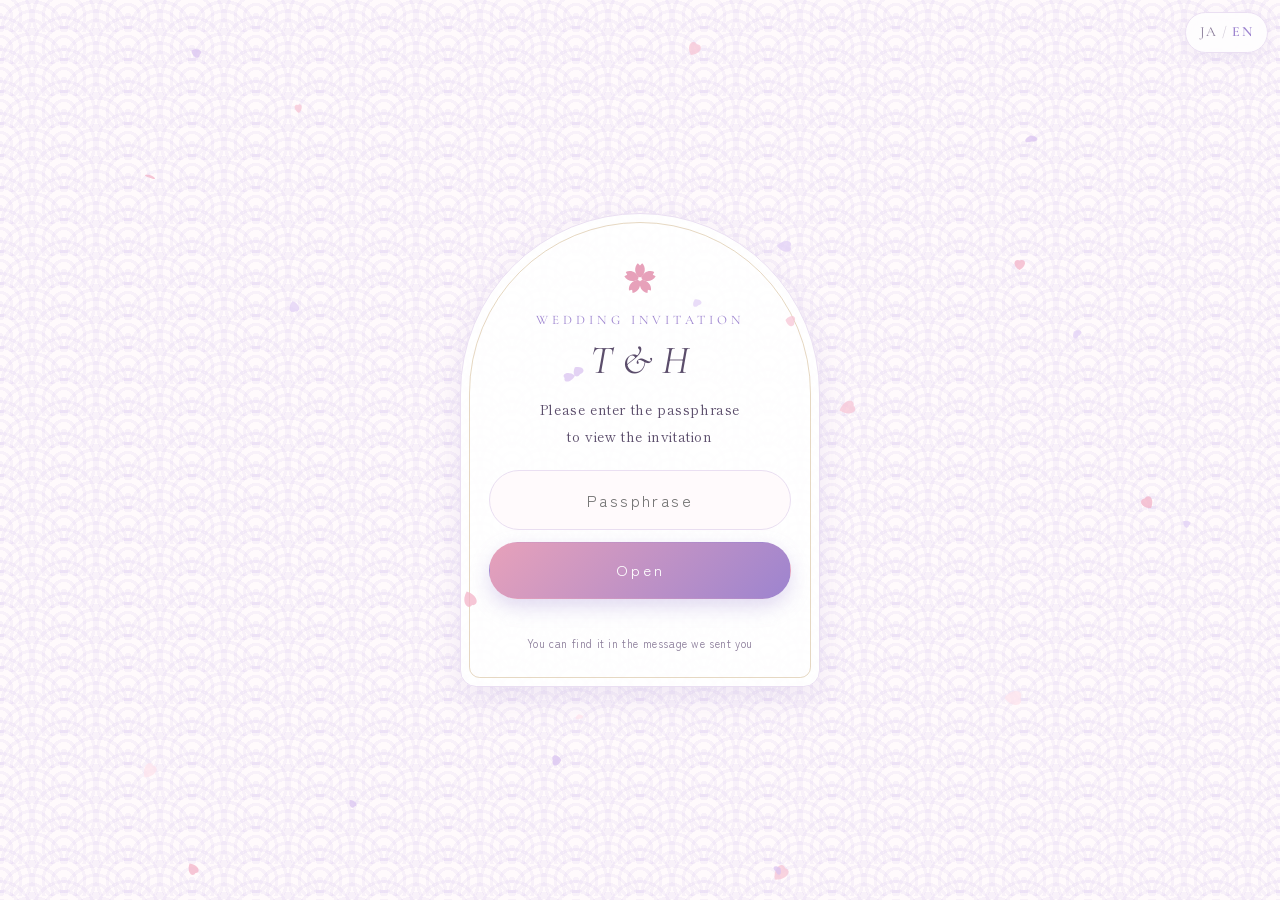
==== index.html @ 25811f95 "Initial draft of wedding invitation Co-Authored-By: Claude Opus 5.5 <noreply@anthropic.com>" ====
<!doctype html>
<html lang="ja">
<head>
  <meta charset="utf-8">
  <meta name="viewport" content="width=device-width, initial-scale=1, viewport-fit=cover">
  <meta name="robots" content="noindex, nofollow, noarchive, nosnippet, noimageindex">
  <meta name="theme-color" content="#fbeef4">
  <title>Wedding Invitation</title>
  <meta name="description" content="Wedding Invitation">
  <!-- LINE 等のリンクプレビュー用。og:image は PNG/JPG（1200x630 推奨）を用意して差し替える -->
  <meta property="og:type" content="website">
  <meta property="og:title" content="Wedding Invitation">
  <meta property="og:description" content="結婚式のご案内 / You're invited">
  <!-- <meta property="og:image" content="https://your-domain.example/assets/img/ogp.jpg"> -->
  <link rel="icon" href="assets/img/favicon.svg" type="image/svg+xml">
  <link rel="preconnect" href="https://fonts.googleapis.com">
  <link rel="preconnect" href="https://fonts.gstatic.com" crossorigin>
  <link href="https://fonts.googleapis.com/css2?family=Cormorant+Garamond:ital,wght@0,400;0,600;1,400;1,500&family=Shippori+Mincho:wght@400;600&family=Zen+Kaku+Gothic+New:wght@400;500&display=swap" rel="stylesheet">
  <link rel="stylesheet" href="css/style.css">
</head>
<body>
  <!-- 共通アイコン -->
  <svg width="0" height="0" style="position:absolute" aria-hidden="true">
    <symbol id="sakura" viewBox="-20 -20 40 40">
      <g>
        <path id="petal" d="M0 -1C-7 -6-7-14-2.6-18.5L0-15.8 2.6-18.5C7-14 7-6 0-1Z"/>
        <use href="#petal" transform="rotate(72)"/>
        <use href="#petal" transform="rotate(144)"/>
        <use href="#petal" transform="rotate(216)"/>
        <use href="#petal" transform="rotate(288)"/>
      </g>
      <circle r="2.4" fill="#fff" opacity=".85"/>
    </symbol>
  </svg>

  <canvas id="petals" aria-hidden="true"></canvas>

  <button type="button" class="lang-toggle" id="langToggle" aria-label="Switch language">
    <span data-lang="ja">JA</span><span class="sep">/</span><span data-lang="en">EN</span>
  </button>

  <!-- ===== 合言葉 ===== -->
  <section id="gate" class="screen gate">
    <div class="gate-card">
      <svg class="gate-flower"><use href="#sakura"/></svg>
      <p class="eyebrow">Wedding Invitation</p>
      <p class="gate-initials" data-bind="initials"></p>
      <p class="gate-lead" data-i18n="gate.lead"></p>
      <form id="gateForm" class="gate-form" autocomplete="off">
        <input id="gateInput" type="password" inputmode="text" autocapitalize="off" spellcheck="false"
               data-i18n-placeholder="gate.placeholder" aria-describedby="gateError" required>
        <button type="submit" class="btn btn-primary" data-i18n="gate.button"></button>
      </form>
      <p id="gateError" class="gate-error" role="alert" aria-live="polite"></p>
      <p class="gate-hint" data-i18n="gate.hint"></p>
    </div>
  </section>

  <!-- ===== 封筒 ===== -->
  <section id="envelopeScreen" class="screen envelope-screen" hidden>
    <div class="envelope" id="envelope" role="button" tabindex="0" data-i18n-aria="envelope.hint">
      <div class="env-back"></div>
      <div class="env-letter">
        <p class="eyebrow">Wedding Invitation</p>
        <p class="letter-names" data-bind="namesShort"></p>
        <p class="letter-date" data-bind="dateDots"></p>
      </div>
      <div class="env-front"></div>
      <div class="env-flap"></div>
      <div class="env-seal"><span data-bind="initialsCompact"></span></div>
    </div>
    <p class="tap-hint" data-i18n="envelope.hint"></p>
  </section>

  <!-- ===== 本文 ===== -->
  <main id="main" hidden>
    <!-- Hero -->
    <header class="hero">
      <p class="eyebrow reveal">Wedding Invitation</p>
      <div class="hero-frame reveal">
        <img id="heroImg" alt="" decoding="async">
      </div>
      <h1 class="hero-names reveal">
        <span data-bind="groomShort"></span>
        <span class="amp">&amp;</span>
        <span data-bind="brideShort"></span>
      </h1>
      <p class="hero-names-local reveal" data-bind="namesLocal"></p>
      <p class="hero-date reveal" data-bind="dateLong"></p>
      <div class="scroll-cue" aria-hidden="true"><span></span></div>
    </header>

    <!-- ご挨拶 -->
    <section class="section message">
      <h2 class="section-title reveal"><span class="en">Message</span><span class="sub" data-i18n="message.sub"></span></h2>
      <div class="divider reveal"><svg><use href="#sakura"/></svg></div>
      <p class="message-body reveal" data-i18n="message.body"></p>
      <p class="message-sign reveal" data-bind="namesSign"></p>
    </section>

    <!-- カウントダウン -->
    <section class="section countdown band">
      <h2 class="section-title reveal"><span class="en">Countdown</span><span class="sub" data-i18n="countdown.sub"></span></h2>
      <div class="countdown-grid reveal" id="countdown">
        <div><b data-cd="d">--</b><span data-i18n="countdown.days"></span></div>
        <div><b data-cd="h">--</b><span data-i18n="countdown.hours"></span></div>
        <div><b data-cd="m">--</b><span data-i18n="countdown.minutes"></span></div>
        <div><b data-cd="s">--</b><span data-i18n="countdown.seconds"></span></div>
      </div>
      <p class="countdown-done" id="countdownDone" data-i18n="countdown.done" hidden></p>
    </section>

    <!-- ギャラリー -->
    <section class="section gallery">
      <h2 class="section-title reveal"><span class="en">Gallery</span><span class="sub" data-i18n="gallery.sub"></span></h2>
      <div class="gallery-track reveal" id="gallery"></div>
      <p class="gallery-hint" data-i18n="gallery.hint"></p>
    </section>

    <!-- ムービー -->
    <section class="section movie">
      <h2 class="section-title reveal"><span class="en">Movie</span><span class="sub" data-i18n="movie.sub"></span></h2>
      <div class="movie-frame reveal" id="movie"></div>
    </section>

    <!-- ご案内 -->
    <section class="section info band">
      <h2 class="section-title reveal"><span class="en">Information</span><span class="sub" data-i18n="info.sub"></span></h2>
      <div class="info-card reveal">
        <dl class="info-list">
          <div><dt data-i18n="info.date"></dt><dd data-bind="dateLong"></dd></div>
          <div class="schedule" id="schedule"></div>
          <div><dt data-i18n="info.venue"></dt><dd><span data-bind="venueName"></span><small data-bind="venueAddress"></small></dd></div>
          <div><dt data-i18n="info.access"></dt><dd data-bind="venueAccess"></dd></div>
          <div><dt data-i18n="info.dress"></dt><dd data-bind="dressCode"></dd></div>
        </dl>
        <div class="map-wrap">
          <iframe id="mapFrame" title="Map" loading="lazy" referrerpolicy="no-referrer-when-downgrade"></iframe>
        </div>
        <a id="mapLink" class="btn btn-ghost" target="_blank" rel="noopener" data-i18n="info.openMap"></a>
        <p class="info-notes" data-bind="notes"></p>
      </div>
    </section>

    <!-- 出欠 -->
    <section class="section rsvp" id="rsvp">
      <h2 class="section-title reveal"><span class="en">RSVP</span><span class="sub" data-i18n="rsvp.sub"></span></h2>
      <p class="rsvp-lead reveal" data-i18n="rsvp.lead"></p>

      <form id="rsvpForm" class="rsvp-form reveal" novalidate>
        <fieldset class="attend">
          <legend class="visually-hidden" data-i18n="rsvp.attendance"></legend>
          <label class="attend-opt">
            <input type="radio" name="attendance" value="attend" required>
            <span><em>Joyfully Accept</em><b data-i18n="rsvp.attend"></b></span>
          </label>
          <label class="attend-opt">
            <input type="radio" name="attendance" value="decline">
            <span><em>Regretfully Decline</em><b data-i18n="rsvp.decline"></b></span>
          </label>
        </fieldset>

        <div class="field">
          <span class="label" data-i18n="rsvp.side"></span>
          <div class="chips">
            <label><input type="radio" name="side" value="groom" required><span data-i18n="rsvp.sideGroom"></span></label>
            <label><input type="radio" name="side" value="bride"><span data-i18n="rsvp.sideBride"></span></label>
          </div>
        </div>

        <label class="field">
          <span class="label"><span data-i18n="rsvp.name"></span><i class="req" data-i18n="rsvp.required"></i></span>
          <input type="text" name="name" autocomplete="name" required maxlength="80">
        </label>

        <label class="field" data-only="ja">
          <span class="label" data-i18n="rsvp.kana"></span>
          <input type="text" name="kana" maxlength="80">
        </label>

        <label class="field">
          <span class="label"><span data-i18n="rsvp.email"></span><i class="req" data-i18n="rsvp.required"></i></span>
          <input type="email" name="email" autocomplete="email" inputmode="email" required maxlength="120">
        </label>

        <div class="attend-only">
          <label class="field">
            <span class="label" data-i18n="rsvp.companions"></span>
            <select name="companions">
              <option value="0">0</option><option value="1">1</option>
              <option value="2">2</option><option value="3">3</option>
            </select>
          </label>

          <label class="field companion-names" hidden>
            <span class="label" data-i18n="rsvp.companionNames"></span>
            <textarea name="companionNames" rows="2" maxlength="300"></textarea>
          </label>

          <label class="field">
            <span class="label" data-i18n="rsvp.allergies"></span>
            <textarea name="allergies" rows="2" maxlength="300" data-i18n-placeholder="rsvp.allergiesPh"></textarea>
          </label>
        </div>

        <label class="field">
          <span class="label" data-i18n="rsvp.message"></span>
          <textarea name="message" rows="3" maxlength="1000"></textarea>
        </label>

        <!-- スパム対策（人には見えない） -->
        <label class="hp" aria-hidden="true">Website<input type="text" name="website" tabindex="-1" autocomplete="off"></label>

        <p class="form-error" id="rsvpError" role="alert" aria-live="polite"></p>
        <button type="submit" class="btn btn-primary btn-block" id="rsvpSubmit" data-i18n="rsvp.submit"></button>
      </form>

      <div class="rsvp-result" id="rsvpDone" hidden>
        <svg class="gate-flower"><use href="#sakura"/></svg>
        <p data-i18n="rsvp.success"></p>
      </div>
      <div class="rsvp-result" id="rsvpClosed" hidden>
        <p data-i18n="rsvp.closed"></p>
      </div>
    </section>

    <footer class="footer">
      <div class="divider"><svg><use href="#sakura"/></svg></div>
      <p class="footer-thanks">Thank you</p>
      <p class="footer-names" data-bind="namesShort"></p>
    </footer>
  </main>

  <script src="js/config.js"></script>
  <script src="js/i18n.js"></script>
  <script src="js/sha256.js"></script>
  <script src="js/main.js"></script>
</body>
</html>
---- css/style.css ----
/* =========================================================
   Wedding Invitation — 和洋モダン × パステル
   ========================================================= */
:root {
  --white: #ffffff;
  --paper: #fffafc;
  --blush: #fbeef4;
  --sakura: #f6c9d8;
  --sakura-deep: #e7a1ba;
  --lavender: #e6dbf7;
  --lavender-mid: #cdb8ec;
  --lavender-deep: #9d84cf;
  --gold: #c8a978;
  --ink: #5b4d6b;
  --ink-soft: #8a7c99;
  --line: #eadff2;
  --danger: #c9577a;

  --font-en: "Cormorant Garamond", "Times New Roman", serif;
  --font-mincho: "Shippori Mincho", "Hiragino Mincho ProN", "Yu Mincho", serif;
  --font-body: "Zen Kaku Gothic New", "Hiragino Sans", "Yu Gothic", sans-serif;

  --col: min(100%, 480px);
  --gutter: 24px;
  --radius: 18px;
  --shadow: 0 10px 30px rgba(157, 132, 207, .16);
}

*, *::before, *::after { box-sizing: border-box; }
[hidden] { display: none !important; }

html { -webkit-text-size-adjust: 100%; scroll-behavior: smooth; }
body {
  margin: 0;
  min-height: 100svh;
  font-family: var(--font-body);
  font-size: 15px;
  line-height: 1.9;
  letter-spacing: .04em;
  color: var(--ink);
  background: linear-gradient(160deg, var(--blush) 0%, #f5eefb 55%, #fdf4f8 100%) fixed;
  overflow-x: hidden;
}
html[lang="ja"] body { font-feature-settings: "palt"; }

img { max-width: 100%; display: block; }
button, input, select, textarea { font: inherit; color: inherit; }

.visually-hidden, .hp {
  position: absolute !important; width: 1px; height: 1px; overflow: hidden;
  clip: rect(0 0 0 0); white-space: nowrap; border: 0; padding: 0; margin: -1px;
}

.eyebrow {
  margin: 0;
  font-family: var(--font-en);
  font-size: 13px;
  letter-spacing: .32em;
  text-transform: uppercase;
  color: var(--lavender-deep);
}

/* 青海波（seigaiha）— 和の文様をごく薄く */
.seigaiha, .gate, .band {
  --s-line: rgba(205, 184, 236, .14);
  --s-bg: transparent;
  background-image:
    radial-gradient(circle at 100% 150%, var(--s-bg) 24%, var(--s-line) 24% 28%, var(--s-bg) 28% 36%, var(--s-line) 36% 40%, transparent 40%),
    radial-gradient(circle at 0 150%, var(--s-bg) 24%, var(--s-line) 24% 28%, var(--s-bg) 28% 36%, var(--s-line) 36% 40%, transparent 40%),
    radial-gradient(circle at 50% 100%, var(--s-line) 10%, var(--s-bg) 10% 23%, var(--s-line) 23% 30%, var(--s-bg) 30% 43%, var(--s-line) 43% 50%, var(--s-bg) 50% 63%, var(--s-line) 63% 71%, transparent 71%),
    radial-gradient(circle at 100% 50%, var(--s-line) 5%, var(--s-bg) 5% 15%, var(--s-line) 15% 20%, var(--s-bg) 20% 29%, var(--s-line) 29% 34%, var(--s-bg) 34% 44%, var(--s-line) 44% 49%, transparent 49%),
    radial-gradient(circle at 0 50%, var(--s-line) 5%, var(--s-bg) 5% 15%, var(--s-line) 15% 20%, var(--s-bg) 20% 29%, var(--s-line) 29% 34%, var(--s-bg) 34% 44%, var(--s-line) 44% 49%, transparent 49%);
  background-size: 64px 32px;
}

/* ---------- 花びら・言語切替 ---------- */
#petals { position: fixed; inset: 0; pointer-events: none; z-index: 50; }

.lang-toggle {
  position: fixed;
  top: max(12px, env(safe-area-inset-top));
  right: 12px;
  z-index: 60;
  display: inline-flex; align-items: center; gap: 4px;
  padding: 6px 14px;
  border: 1px solid var(--line);
  border-radius: 999px;
  background: rgba(255, 255, 255, .8);
  backdrop-filter: blur(8px);
  -webkit-backdrop-filter: blur(8px);
  font-family: var(--font-en);
  font-size: 14px;
  letter-spacing: .1em;
  color: var(--ink-soft);
  cursor: pointer;
  box-shadow: 0 4px 14px rgba(157, 132, 207, .12);
}
.lang-toggle .is-active { color: var(--lavender-deep); font-weight: 600; }
.lang-toggle .sep { opacity: .4; }

/* ---------- 画面切替 ---------- */
.screen {
  position: fixed; inset: 0;
  display: flex; flex-direction: column; align-items: center; justify-content: center;
  padding: var(--gutter);
  transition: opacity .6s ease, transform .6s ease;
  z-index: 10;
}
.is-leaving { opacity: 0; transform: scale(1.03); }
.is-entering { opacity: 0; }
#main { transition: opacity .8s ease; }

/* ---------- 合言葉 ---------- */
.gate { background-color: var(--paper); }
.gate-card {
  width: min(100%, 360px);
  padding: 40px 28px 32px;
  text-align: center;
  background: rgba(255, 255, 255, .92);
  border-radius: 200px 200px var(--radius) var(--radius);
  border: 1px solid var(--line);
  box-shadow: var(--shadow);
  position: relative;
}
.gate-card::before {
  content: ""; position: absolute; inset: 8px;
  border: 1px solid rgba(200, 169, 120, .45);
  border-radius: 192px 192px 12px 12px;
  pointer-events: none;
}
.gate-flower { width: 34px; height: 34px; fill: var(--sakura-deep); margin: 8px auto 12px; display: block; }
.gate-initials { font-family: var(--font-en); font-style: italic; font-size: 40px; margin: 4px 0 12px; color: var(--ink); line-height: 1.2; }
.gate-lead { font-family: var(--font-mincho); font-size: 14px; margin: 0 0 20px; }
.gate-form { display: flex; flex-direction: column; gap: 12px; }
.gate-form input {
  width: 100%;
  padding: 14px 16px;
  border: 1px solid var(--line);
  border-radius: 999px;
  background: var(--paper);
  text-align: center;
  font-size: 16px; /* iOS のズームを防ぐ */
  letter-spacing: .15em;
  outline: none;
  transition: border-color .2s, box-shadow .2s;
}
.gate-form input:focus { border-color: var(--lavender-mid); box-shadow: 0 0 0 4px rgba(205, 184, 236, .3); }
.gate-error { min-height: 1.6em; margin: 10px 0 0; font-size: 13px; color: var(--danger); }
.gate-hint { margin: 4px 0 0; font-size: 11px; color: var(--ink-soft); }

.shake { animation: shake .4s; }
@keyframes shake {
  20%, 60% { transform: translateX(-6px); }
  40%, 80% { transform: translateX(6px); }
}

/* ---------- ボタン ---------- */
.btn {
  display: inline-flex; align-items: center; justify-content: center;
  padding: 13px 28px;
  border-radius: 999px;
  border: 1px solid transparent;
  font-size: 15px; letter-spacing: .2em;
  text-decoration: none;
  cursor: pointer;
  transition: transform .15s ease, box-shadow .2s ease, opacity .2s;
}
.btn:active { transform: scale(.98); }
.btn:disabled { opacity: .6; cursor: default; }
.btn-primary {
  color: #fff;
  background: linear-gradient(135deg, var(--sakura-deep), var(--lavender-deep));
  box-shadow: 0 8px 20px rgba(157, 132, 207, .3);
}
.btn-ghost { color: var(--lavender-deep); border-color: var(--lavender-mid); background: #fff; }
.btn-block { width: 100%; }

/* ---------- 封筒 ---------- */
.envelope-screen { background: radial-gradient(ellipse at center, #fff 0%, var(--blush) 70%); }
.envelope {
  --w: min(82vw, 340px);
  position: relative;
  width: var(--w);
  aspect-ratio: 3 / 2;
  margin-top: 60px;
  perspective: 1200px;
  cursor: pointer;
  outline: none;
  animation: float 3.6s ease-in-out infinite;
  filter: drop-shadow(0 18px 24px rgba(157, 132, 207, .25));
}
.envelope.is-open { animation: none; }
.envelope:focus-visible { outline: 2px dashed var(--lavender-mid); outline-offset: 10px; }
@keyframes float { 50% { transform: translateY(-8px); } }

.env-back, .env-front, .env-flap { position: absolute; left: 0; right: 0; }
.env-back {
  inset: 0;
  border-radius: 10px;
  background: #efe3f7;
}
.env-letter {
  position: absolute;
  left: 7%; right: 7%; top: 6%; height: 88%;
  z-index: 2;
  display: flex; flex-direction: column; align-items: center; justify-content: flex-start; gap: 2px;
  padding-top: 8%;
  background: #fff;
  border-radius: 6px;
  border: 1px solid var(--line);
  text-align: center;
  transition: transform 1.1s cubic-bezier(.2, .8, .2, 1) .8s;
}
.letter-names { margin: 6px 0 0; font-family: var(--font-en); font-style: italic; font-size: clamp(22px, 7vw, 30px); line-height: 1.2; }
.letter-date { margin: 0; font-family: var(--font-en); font-size: 14px; letter-spacing: .25em; color: var(--ink-soft); }

.env-front {
  inset: 0;
  z-index: 3;
  border-radius: 10px;
  background:
    linear-gradient(to top right, transparent 49.6%, rgba(157, 132, 207, .12) 50%, transparent 50.6%),
    linear-gradient(to top left, transparent 49.6%, rgba(157, 132, 207, .12) 50%, transparent 50.6%),
    linear-gradient(160deg, #fbe4ee 0%, #f1e3fa 100%);
  clip-path: polygon(0 0, 50% 54%, 100% 0, 100% 100%, 0 100%);
}
.env-flap {
  top: 0; height: 62%;
  z-index: 4;
  transform-origin: top center;
  background: linear-gradient(180deg, #f7d3e1 0%, #e9dbf8 100%);
  clip-path: polygon(0 0, 100% 0, 50% 100%);
  transition: transform .9s cubic-bezier(.4, 0, .2, 1), z-index 0s linear .45s;
}
.envelope.is-open .env-flap { transform: rotateX(180deg); z-index: 1; }
.envelope.is-open .env-letter { transform: translateY(-62%); }

.env-seal {
  position: absolute; left: 50%; top: 62%;
  z-index: 5;
  width: 58px; height: 58px;
  transform: translate(-50%, -50%);
  display: grid; place-items: center;
  border-radius: 50%;
  background: radial-gradient(circle at 35% 30%, #f0b6cb, #d98aa8 60%, #c47596);
  box-shadow: 0 3px 8px rgba(196, 117, 150, .45), inset 0 0 0 3px rgba(255, 255, 255, .25);
  font-family: var(--font-en); font-style: italic; font-size: 17px; color: #fff8ee;
  transition: opacity .35s ease, transform .35s ease;
}
.env-seal::before {
  content: ""; position: absolute; inset: 5px; border-radius: 50%;
  border: 1px dashed rgba(255, 248, 238, .6);
}
.envelope.is-open .env-seal { opacity: 0; transform: translate(-50%, -50%) scale(.6) rotate(-20deg); }

.tap-hint {
  margin-top: 40px;
  font-family: var(--font-mincho);
  font-size: 13px; letter-spacing: .3em;
  color: var(--ink-soft);
  animation: blink 2s ease-in-out infinite;
}
@keyframes blink { 50% { opacity: .35; } }

/* ---------- 本文共通 ---------- */
#main { width: var(--col); margin: 0 auto; background: var(--paper); box-shadow: 0 0 60px rgba(157, 132, 207, .12); }

.section { padding: 72px var(--gutter); text-align: center; }
.band { background-color: #fbf6fd; }

.section-title { margin: 0 0 28px; font-weight: 400; line-height: 1.2; }
.section-title .en {
  display: block;
  font-family: var(--font-en); font-style: italic; font-weight: 400;
  font-size: 40px; letter-spacing: .04em;
  color: var(--ink);
}
.section-title .sub {
  display: block; margin-top: 8px;
  font-family: var(--font-mincho);
  font-size: 12px; letter-spacing: .3em;
  color: var(--lavender-deep);
}

.divider {
  display: flex; align-items: center; justify-content: center; gap: 14px;
  margin: 0 auto 28px; width: 70%;
}
.divider::before, .divider::after {
  content: ""; flex: 1; height: 1px;
  background: linear-gradient(90deg, transparent, var(--gold));
}
.divider::after { transform: scaleX(-1); }
.divider svg { width: 20px; height: 20px; fill: var(--sakura-deep); }

/* reveal */
.reveal { opacity: 0; transform: translateY(18px); transition: opacity .9s ease, transform .9s ease; }
.reveal.is-visible { opacity: 1; transform: none; }

/* ---------- Hero ---------- */
.hero {
  position: relative;
  min-height: 100svh;
  display: flex; flex-direction: column; align-items: center; justify-content: center;
  padding: 72px var(--gutter) 88px;
  text-align: center;
  background:
    radial-gradient(circle at 15% 10%, rgba(246, 201, 216, .55), transparent 45%),
    radial-gradient(circle at 90% 85%, rgba(205, 184, 236, .5), transparent 45%),
    var(--paper);
}
.hero-frame {
  position: relative;
  width: min(74vw, 300px);
  aspect-ratio: 4 / 5;
  margin: 22px auto 30px;
}
.hero-frame::before { /* 金の細い額 */
  content: ""; position: absolute; inset: -10px;
  border: 1px solid var(--gold);
  border-radius: 200px 200px 14px 14px;
  opacity: .7;
}
.hero-frame img {
  width: 100%; height: 100%; object-fit: cover;
  border-radius: 200px 200px 8px 8px;
  box-shadow: var(--shadow);
}
.hero-names { margin: 0; font-family: var(--font-en); font-style: italic; font-weight: 400; font-size: clamp(38px, 11vw, 52px); line-height: 1.1; }
.hero-names .amp { display: inline-block; margin: 0 .15em; color: var(--sakura-deep); font-size: .8em; }
.hero-names-local { margin: 10px 0 0; font-family: var(--font-mincho); font-size: 14px; letter-spacing: .2em; }
.hero-names-local .dot { margin: 0 .5em; color: var(--sakura-deep); }
.hero-date { margin: 14px 0 0; font-family: var(--font-mincho); font-size: 15px; letter-spacing: .15em; color: var(--lavender-deep); }

.scroll-cue { position: absolute; bottom: 24px; left: 50%; width: 1px; height: 48px; background: var(--line); overflow: hidden; }
.scroll-cue span { position: absolute; left: 0; top: -40%; width: 1px; height: 40%; background: var(--lavender-deep); animation: cue 2s ease-in-out infinite; }
@keyframes cue { to { top: 100%; } }

/* ---------- Message ---------- */
.message-body { font-family: var(--font-mincho); font-size: clamp(12.5px, 3.5vw, 14px); line-height: 2.3; letter-spacing: .02em; margin: 0; word-break: keep-all; overflow-wrap: anywhere; }
html[lang="en"] .message-body { font-family: var(--font-en); font-size: 18px; line-height: 1.9; }
.message-body .right { display: block; text-align: right; padding-right: 1em; }
.message-sign { margin: 32px 0 0; font-family: var(--font-mincho); font-size: 15px; letter-spacing: .2em; }

/* ---------- Countdown ---------- */
.countdown-grid { display: grid; grid-template-columns: repeat(4, 1fr); gap: 10px; }
.countdown-grid div {
  padding: 16px 4px 10px;
  background: #fff;
  border-radius: 14px;
  border: 1px solid var(--line);
  box-shadow: 0 6px 16px rgba(157, 132, 207, .08);
}
.countdown-grid b { display: block; font-family: var(--font-en); font-weight: 500; font-size: 30px; line-height: 1.1; color: var(--ink); font-variant-numeric: tabular-nums; }
.countdown-grid span { font-size: 11px; color: var(--ink-soft); letter-spacing: .1em; }
.countdown-done { font-family: var(--font-mincho); font-size: 18px; }

/* ---------- Gallery ---------- */
.gallery-track {
  display: grid;
  grid-auto-flow: column;
  grid-auto-columns: 72%;
  gap: 14px;
  overflow-x: auto;
  scroll-snap-type: x mandatory;
  margin: 0 calc(var(--gutter) * -1);
  padding: 4px var(--gutter) 16px;
  scrollbar-width: none;
}
.gallery-track::-webkit-scrollbar { display: none; }
.gallery-item {
  padding: 0; border: 0; background: none; cursor: zoom-in;
  scroll-snap-align: center;
  aspect-ratio: 4 / 5;
  border-radius: 14px; overflow: hidden;
  box-shadow: 0 8px 20px rgba(157, 132, 207, .15);
}
.gallery-item img { width: 100%; height: 100%; object-fit: cover; transition: transform .5s ease; }
.gallery-item:active img { transform: scale(1.03); }
.gallery-hint { margin: 6px 0 0; font-family: var(--font-en); font-size: 12px; letter-spacing: .3em; color: var(--ink-soft); }

.lightbox {
  position: fixed; inset: 0; z-index: 100;
  display: grid; place-items: center;
  padding: 24px;
  background: rgba(60, 45, 75, .85);
  opacity: 0; transition: opacity .3s ease;
  cursor: zoom-out;
}
.lightbox.is-open { opacity: 1; }
.lightbox img { max-height: 85svh; border-radius: 10px; }
.lightbox button {
  position: absolute; top: max(16px, env(safe-area-inset-top)); right: 16px;
  width: 44px; height: 44px; border: 0; border-radius: 50%;
  background: rgba(255, 255, 255, .2); color: #fff; font-size: 26px; cursor: pointer;
}

/* ---------- Movie ---------- */
.movie-frame {
  position: relative;
  aspect-ratio: 16 / 9;
  border-radius: 14px; overflow: hidden;
  background: linear-gradient(135deg, var(--sakura), var(--lavender-mid));
  box-shadow: var(--shadow);
}
.movie-frame iframe, .movie-frame video, .movie-play img { position: absolute; inset: 0; width: 100%; height: 100%; border: 0; object-fit: cover; }
.movie-play { position: absolute; inset: 0; padding: 0; border: 0; background: none; cursor: pointer; }
.movie-soon { position: absolute; inset: 0; display: flex; flex-direction: column; align-items: center; justify-content: center; color: #fff; }
.movie-soon p { margin: 12px 0 0; font-family: var(--font-mincho); font-size: 13px; letter-spacing: .15em; }
html[lang="en"] .movie-soon p { font-family: var(--font-en); font-size: 17px; }
.play-icon {
  position: relative; z-index: 1;
  width: 64px; height: 64px; border-radius: 50%;
  background: rgba(255, 255, 255, .85);
  box-shadow: 0 6px 18px rgba(0, 0, 0, .12);
  display: inline-block;
}
.movie-play .play-icon { position: absolute; left: 50%; top: 50%; transform: translate(-50%, -50%); }
.play-icon::after {
  content: ""; position: absolute; left: 26px; top: 20px;
  border-left: 18px solid var(--lavender-deep);
  border-top: 12px solid transparent; border-bottom: 12px solid transparent;
}

/* ---------- Information ---------- */
.info-card {
  padding: 28px 22px;
  background: #fff;
  border-radius: var(--radius);
  border: 1px solid var(--line);
  box-shadow: 0 8px 24px rgba(157, 132, 207, .1);
  text-align: left;
}
.info-list { margin: 0 0 22px; }
.info-list > div {
  display: grid; grid-template-columns: 7.5em 1fr; gap: 4px 12px;
  padding: 12px 0;
  border-bottom: 1px dashed var(--line);
}
.info-list dt { font-family: var(--font-mincho); font-size: 13px; color: var(--lavender-deep); letter-spacing: .1em; }
.info-list dd { margin: 0; font-size: 14px; }
.info-list dd small { display: block; font-size: 12px; color: var(--ink-soft); line-height: 1.6; margin-top: 2px; }
.map-wrap { aspect-ratio: 4 / 3; border-radius: 12px; overflow: hidden; margin-bottom: 14px; background: var(--lavender); }
.map-wrap iframe { width: 100%; height: 100%; border: 0; }
.info-card .btn { width: 100%; font-size: 13px; letter-spacing: .12em; }
.info-notes { margin: 18px 0 0; font-size: 12px; color: var(--ink-soft); line-height: 1.8; }

/* ---------- RSVP ---------- */
.rsvp-lead { font-family: var(--font-mincho); font-size: 13px; line-height: 2.1; margin: 0 0 28px; }
html[lang="en"] .rsvp-lead { font-family: var(--font-en); font-size: 17px; }
.rsvp-lead b { color: var(--sakura-deep); font-weight: 600; }

.rsvp-form { text-align: left; }
.attend { display: grid; grid-template-columns: 1fr 1fr; gap: 12px; margin: 0 0 24px; padding: 0; border: 0; }
.attend-opt input { position: absolute; opacity: 0; pointer-events: none; }
.attend-opt span {
  display: flex; flex-direction: column; align-items: center; justify-content: center;
  aspect-ratio: 1 / .78;
  border-radius: 50% 50% 16px 16px / 40% 40% 16px 16px;
  border: 1px solid var(--line);
  background: #fff;
  cursor: pointer;
  transition: all .25s ease;
  text-align: center;
}
.attend-opt em { font-family: var(--font-en); font-size: 13px; color: var(--ink-soft); line-height: 1.3; padding: 0 6px; }
.attend-opt b { margin-top: 4px; font-family: var(--font-mincho); font-weight: 600; font-size: 18px; letter-spacing: .15em; }
.attend-opt input:checked + span {
  border-color: transparent;
  background: linear-gradient(145deg, #fbe0ea, #eadcfa);
  box-shadow: 0 0 0 2px var(--sakura-deep) inset, 0 8px 18px rgba(231, 161, 186, .3);
}
.attend-opt input:focus-visible + span { outline: 2px solid var(--lavender-mid); outline-offset: 3px; }

.field { display: block; margin-bottom: 18px; }
.label { display: flex; align-items: center; gap: 8px; margin-bottom: 6px; font-size: 13px; letter-spacing: .08em; color: var(--ink); }
.req { font-style: normal; font-size: 10px; padding: 1px 8px; border-radius: 999px; background: var(--sakura); color: #fff; letter-spacing: .05em; line-height: 1.6; }
.field input[type="text"], .field input[type="email"], .field select, .field textarea {
  width: 100%;
  padding: 12px 14px;
  border: 1px solid var(--line);
  border-radius: 12px;
  background: #fff;
  font-size: 16px;
  outline: none;
  transition: border-color .2s, box-shadow .2s;
  -webkit-appearance: none; appearance: none;
}
.field select {
  background-image: linear-gradient(45deg, transparent 50%, var(--lavender-deep) 50%), linear-gradient(135deg, var(--lavender-deep) 50%, transparent 50%);
  background-position: calc(100% - 20px) 50%, calc(100% - 15px) 50%;
  background-size: 5px 5px;
  background-repeat: no-repeat;
}
.field textarea { resize: vertical; line-height: 1.6; }
.field :is(input, select, textarea):focus { border-color: var(--lavender-mid); box-shadow: 0 0 0 4px rgba(205, 184, 236, .28); }

.chips { display: flex; gap: 10px; }
.chips label { flex: 1; }
.chips input { position: absolute; opacity: 0; pointer-events: none; }
.chips span {
  display: block; padding: 10px; text-align: center;
  border: 1px solid var(--line); border-radius: 999px; background: #fff;
  font-size: 14px; cursor: pointer; transition: all .2s;
}
.chips input:checked + span { border-color: var(--lavender-deep); background: var(--lavender); color: var(--ink); font-weight: 500; }
.chips input:focus-visible + span { outline: 2px solid var(--lavender-mid); outline-offset: 2px; }

.rsvp-form.is-decline .attend-only { display: none; }
.form-error { min-height: 1.4em; margin: 0 0 10px; font-size: 13px; color: var(--danger); text-align: center; }

.rsvp-result {
  padding: 36px 20px;
  background: #fff;
  border-radius: var(--radius);
  border: 1px solid var(--line);
  font-family: var(--font-mincho);
  line-height: 2.1;
}
html[lang="en"] .rsvp-result { font-family: var(--font-en); font-size: 18px; }

/* ---------- Footer ---------- */
.footer { padding: 64px var(--gutter) calc(56px + env(safe-area-inset-bottom)); text-align: center; background: linear-gradient(180deg, var(--paper), var(--blush)); }
.footer-thanks { margin: 0; font-family: var(--font-en); font-style: italic; font-size: 44px; line-height: 1.2; }
.footer-names { margin: 8px 0 0; font-family: var(--font-en); font-size: 16px; letter-spacing: .2em; color: var(--ink-soft); }

@media (prefers-reduced-motion: reduce) {
  *, *::before, *::after { animation: none !important; transition-duration: .01ms !important; }
  .reveal { opacity: 1; transform: none; }
}
.envelope.is-open + .tap-hint { opacity: 0; animation: none; transition: opacity .3s; }
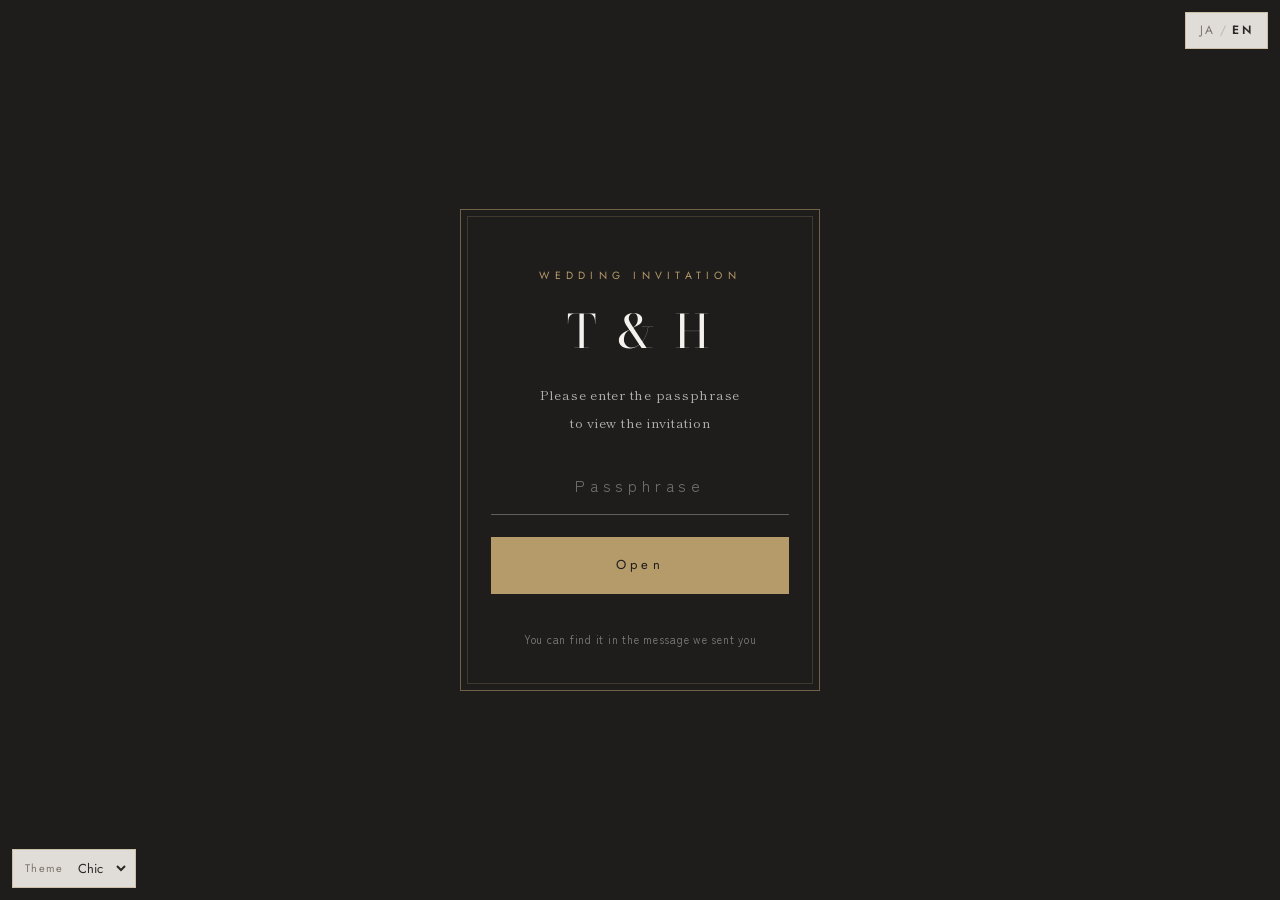
==== commit 7acc4cbc: "Add theme system and chic theme - js/theme.js: select theme via ?theme=, remembered per browser, def" ====
--- a/index.html
+++ b/index.html
@@ -17,6 +17,7 @@
   <link rel="preconnect" href="https://fonts.gstatic.com" crossorigin>
   <link href="https://fonts.googleapis.com/css2?family=Cormorant+Garamond:ital,wght@0,400;0,600;1,400;1,500&family=Shippori+Mincho:wght@400;600&family=Zen+Kaku+Gothic+New:wght@400;500&display=swap" rel="stylesheet">
   <link rel="stylesheet" href="css/style.css">
+  <script src="js/theme.js"></script>
 </head>
 <body>
   <!-- 共通アイコン -->
--- a/css/style.css
+++ b/css/style.css
@@ -529,3 +529,26 @@
   .reveal { opacity: 1; transform: none; }
 }
 .envelope.is-open + .tap-hint { opacity: 0; animation: none; transition: opacity .3s; }
+
+/* ---------- テーマ切替（ドラフト確認用） ---------- */
+.theme-picker {
+  position: fixed;
+  left: 12px; bottom: max(12px, env(safe-area-inset-bottom));
+  z-index: 60;
+  display: inline-flex; align-items: center; gap: 6px;
+  padding: 4px 6px 4px 12px;
+  border: 1px solid var(--line);
+  border-radius: 999px;
+  background: rgba(255, 255, 255, .85);
+  backdrop-filter: blur(8px);
+  -webkit-backdrop-filter: blur(8px);
+  font-size: 11px; letter-spacing: .12em;
+  color: var(--ink-soft);
+  box-shadow: 0 4px 14px rgba(0, 0, 0, .08);
+}
+.theme-picker select {
+  border: 0; background: transparent;
+  font-size: 13px; padding: 4px;
+  color: var(--ink);
+  cursor: pointer;
+}
